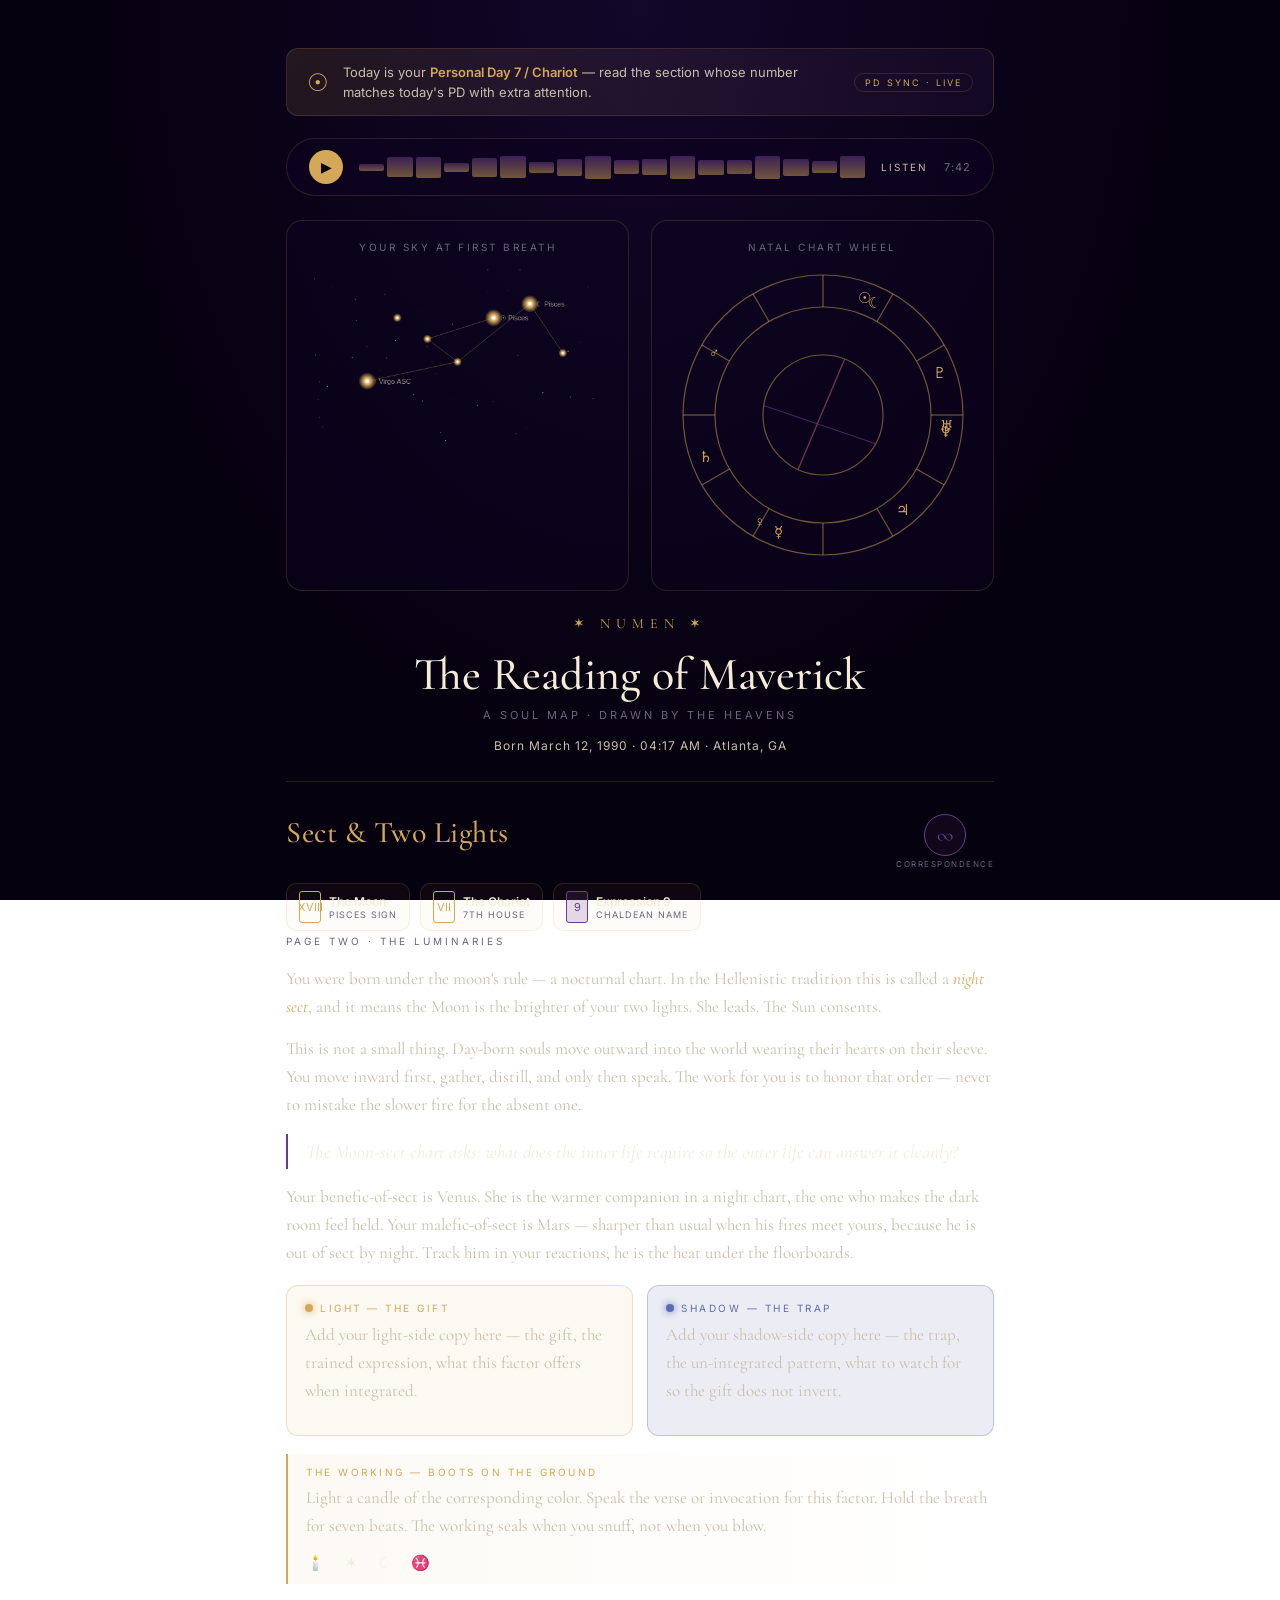
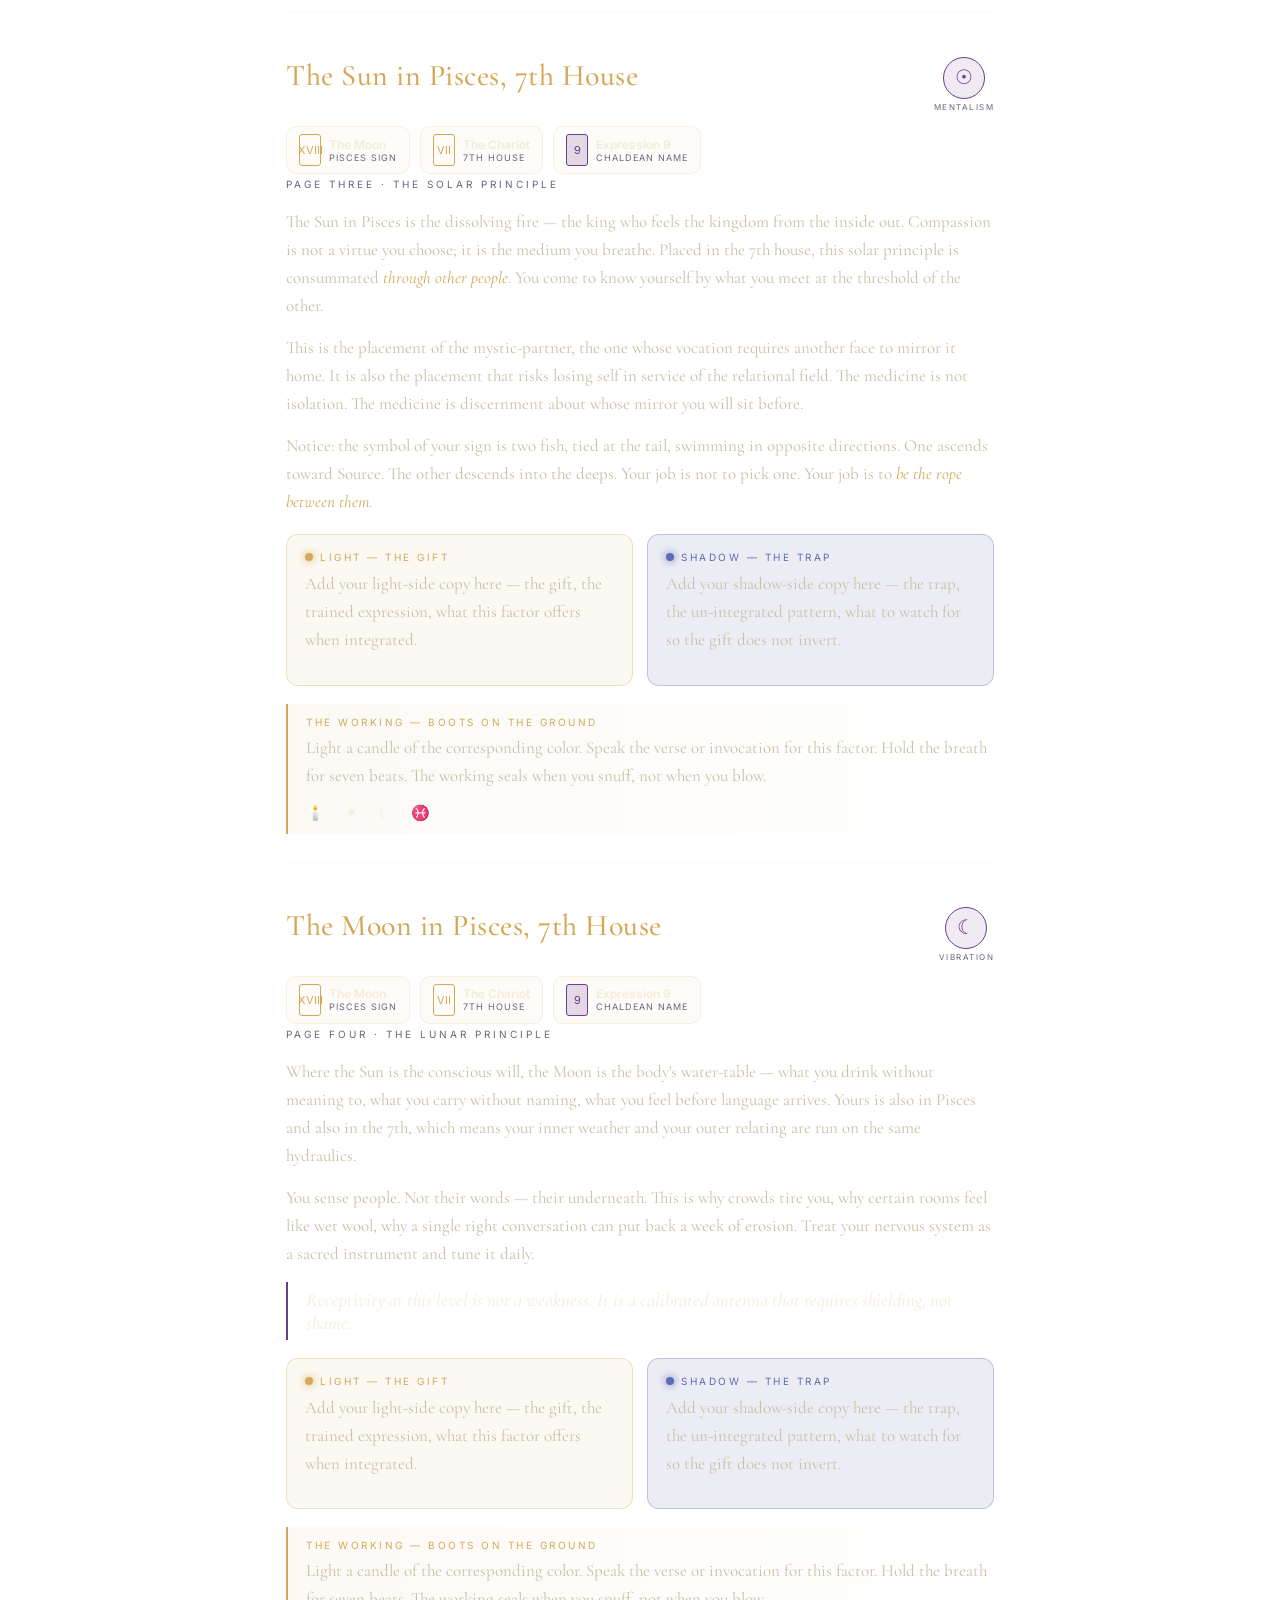
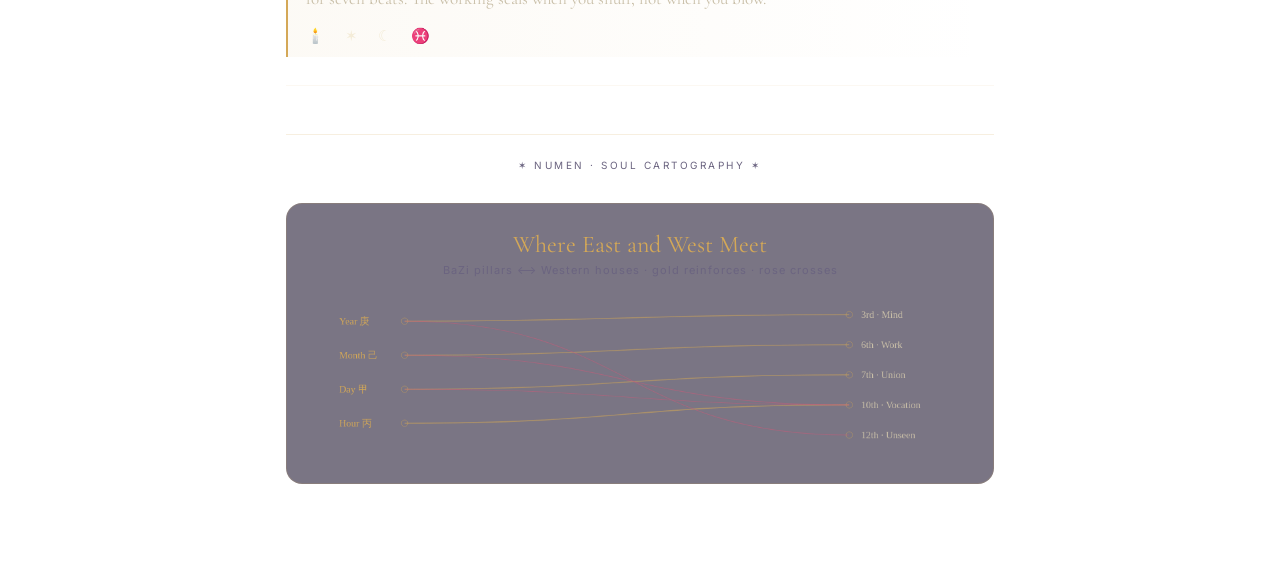
==== reading-enhancements/demo.html @ b11fd7d7 "Add Numen reading additive enhancements drop-in module Three-file framework-agnostic overlay that la" ====
<!doctype html>
<html lang="en">
<head>
<meta charset="utf-8">
<title>Numen Reading — Enhancements Preview</title>
<link rel="preconnect" href="https://fonts.googleapis.com">
<link rel="preconnect" href="https://fonts.gstatic.com" crossorigin>
<link href="https://fonts.googleapis.com/css2?family=Cormorant+Garamond:wght@400;500;600;700&family=Inter:wght@300;400;500;600&display=swap" rel="stylesheet">
<link rel="stylesheet" href="numen-enhancements.css">

<style>
/* ============================================================
   FAITHFUL REPLICA of the existing Numen reading page styling.
   This is the "before" state — everything below mimics what
   numenist.com already renders. The .nx- enhancements layer
   on TOP of this without removing or rewriting any of it.
   ============================================================ */
:root{
  --bg:#06010f; --bg-2:#0d0420; --ink:#f4ecd8; --ink-soft:#c9bfa8;
  --ink-faint:#6b6480; --gold:#d4a857; --plum:#6a3d8e; --rose:#c75d7a;
  --line:rgba(212,168,87,0.18);
  --serif:"Cormorant Garamond",Georgia,serif;
  --sans:"Inter",-apple-system,system-ui,sans-serif;
}
*{box-sizing:border-box}
html,body{margin:0;padding:0;background:radial-gradient(ellipse at top,#13072a 0%,#06010f 60%) fixed; color:var(--ink); font-family:var(--serif);}
.reading-page{max-width:780px; margin:0 auto; padding:48px 36px 80px;}

/* page header — masthead */
.nx-masthead{ text-align:center; padding:0 0 28px; border-bottom:1px solid var(--line); margin-bottom:32px;}
.nx-masthead .crest{ font-family:var(--serif); font-size:14px; letter-spacing:6px; color:var(--gold); text-transform:uppercase;}
.nx-masthead h1{ font-family:var(--serif); font-weight:500; font-size:46px; color:var(--ink); margin:14px 0 6px;}
.nx-masthead .sub{ font-family:var(--sans); font-size:11px; letter-spacing:3px; color:var(--ink-faint); text-transform:uppercase;}
.nx-masthead .meta{ font-family:var(--sans); font-size:12px; color:var(--ink-soft); margin-top:16px; letter-spacing:1px;}

/* per-section block — REPRESENTS EXISTING MARKUP */
.reading-section{
  margin:0 0 44px;
  padding:0 0 28px;
  border-bottom:1px solid rgba(212,168,87,0.08);
}
.reading-section h2{
  font-family:var(--serif); font-weight:500; font-size:30px;
  color:var(--gold); margin:0 0 4px; letter-spacing:0.5px;
}
.reading-section .kicker{
  font-family:var(--sans); font-size:10px; letter-spacing:3px;
  color:var(--ink-faint); text-transform:uppercase; margin:0 0 18px;
}
.reading-section p{
  font-family:var(--serif); font-size:17px; line-height:1.65;
  color:var(--ink-soft); margin:0 0 14px;
}
.reading-section p .em{ color:var(--gold); font-style:italic;}
.reading-section .pullquote{
  font-family:var(--serif); font-size:19px; font-style:italic;
  color:var(--ink); border-left:2px solid var(--plum);
  padding:6px 0 6px 18px; margin:14px 0;
}

/* footer */
.nx-footer{ text-align:center; font-family:var(--sans); font-size:10px;
  letter-spacing:2.5px; text-transform:uppercase; color:var(--ink-faint);
  margin-top:48px; padding-top:24px; border-top:1px solid var(--line);}
</style>
</head>
<body>

<div class="reading-page">

  <!-- existing masthead — untouched -->
  <header class="nx-masthead">
    <div class="crest">✶ NUMEN ✶</div>
    <h1>The Reading of Maverick</h1>
    <div class="sub">a soul map · drawn by the heavens</div>
    <div class="meta">Born March 12, 1990 · 04:17 AM · Atlanta, GA</div>
  </header>

  <!-- SECTION 1: Sect & Two Lights — represents existing section 1 -->
  <section class="reading-section">
    <h2>Sect &amp; Two Lights</h2>
    <div class="kicker">PAGE TWO · THE LUMINARIES</div>
    <p>You were born under the moon's rule — a nocturnal chart. In the Hellenistic tradition this is called a <span class="em">night sect</span>, and it means the Moon is the brighter of your two lights. She leads. The Sun consents.</p>
    <p>This is not a small thing. Day-born souls move outward into the world wearing their hearts on their sleeve. You move inward first, gather, distill, and only then speak. The work for you is to honor that order — never to mistake the slower fire for the absent one.</p>
    <div class="pullquote">The Moon-sect chart asks: what does the inner life require so the outer life can answer it cleanly?</div>
    <p>Your benefic-of-sect is Venus. She is the warmer companion in a night chart, the one who makes the dark room feel held. Your malefic-of-sect is Mars — sharper than usual when his fires meet yours, because he is out of sect by night. Track him in your reactions; he is the heat under the floorboards.</p>
  </section>

  <!-- SECTION 2: Sun in Pisces 7th House -->
  <section class="reading-section">
    <h2>The Sun in Pisces, 7th House</h2>
    <div class="kicker">PAGE THREE · THE SOLAR PRINCIPLE</div>
    <p>The Sun in Pisces is the dissolving fire — the king who feels the kingdom from the inside out. Compassion is not a virtue you choose; it is the medium you breathe. Placed in the 7th house, this solar principle is consummated <span class="em">through other people</span>. You come to know yourself by what you meet at the threshold of the other.</p>
    <p>This is the placement of the mystic-partner, the one whose vocation requires another face to mirror it home. It is also the placement that risks losing self in service of the relational field. The medicine is not isolation. The medicine is discernment about whose mirror you will sit before.</p>
    <p>Notice: the symbol of your sign is two fish, tied at the tail, swimming in opposite directions. One ascends toward Source. The other descends into the deeps. Your job is not to pick one. Your job is to <span class="em">be the rope between them</span>.</p>
  </section>

  <!-- SECTION 3: Moon in Pisces 7th -->
  <section class="reading-section">
    <h2>The Moon in Pisces, 7th House</h2>
    <div class="kicker">PAGE FOUR · THE LUNAR PRINCIPLE</div>
    <p>Where the Sun is the conscious will, the Moon is the body's water-table — what you drink without meaning to, what you carry without naming, what you feel before language arrives. Yours is also in Pisces and also in the 7th, which means your inner weather and your outer relating are run on the same hydraulics.</p>
    <p>You sense people. Not their words — their underneath. This is why crowds tire you, why certain rooms feel like wet wool, why a single right conversation can put back a week of erosion. Treat your nervous system as a sacred instrument and tune it daily.</p>
    <div class="pullquote">Receptivity at this level is not a weakness. It is a calibrated antenna that requires shielding, not shame.</div>
  </section>

  <!-- footer — represents existing footer -->
  <div class="nx-footer">✶ Numen · Soul Cartography ✶</div>
</div>

<script src="numen-enhancements.js"></script>
<script>
  // Initialize the additive overlay.
  // Selectors target the demo markup above, but in production the engine
  // configures these to match the real Numen reading-page markup.
  NumenEnhancements.init({
    sectionContainer: '.reading-section',
    sectionTitle:     'h2',
    sectionBody:      '.reading-section p',
    pageContainer:    '.reading-page',
    pageNumber:       2,
    user: {
      name: 'Maverick',
      dob:  '1990-03-12',
      lifePath: 11,
      expression: 9
    },
    chart: {
      sun:  { sign:'Pisces', deg:24.87, house:7 },
      moon: { sign:'Pisces', deg:20.12, house:7 },
      asc:  { sign:'Virgo',  deg:18.45 }
    }
  });
</script>

</body>
</html>
---- reading-enhancements/numen-enhancements.css ----
/* ============================================================
   NUMEN READING ENHANCEMENTS — additive-only overlay
   v0.1 · drop-in stylesheet
   Loads alongside your existing reading page; nothing in here
   modifies existing markup or text. All selectors begin with
   .nx- so there are zero collisions with existing CSS.
   ============================================================ */

:root {
  --nx-bg:#06010f;
  --nx-bg-2:#0d0420;
  --nx-ink:#f4ecd8;
  --nx-ink-soft:#c9bfa8;
  --nx-ink-faint:#6b6480;
  --nx-gold:#d4a857;
  --nx-plum:#6a3d8e;
  --nx-rose:#c75d7a;
  --nx-line:rgba(212,168,87,0.16);
  --nx-light:#d4a857;
  --nx-light-bg:rgba(212,168,87,0.07);
  --nx-shadow:#5b6bb5;
  --nx-shadow-bg:rgba(70,80,150,0.10);
  --nx-serif:"Cormorant Garamond","EB Garamond",Georgia,serif;
  --nx-sans:"Inter",-apple-system,system-ui,sans-serif;
}

/* ----------- #6 Personal Day banner ----------- */
.nx-pd-banner {
  display:flex; align-items:center; gap:14px;
  background:linear-gradient(90deg,rgba(212,168,87,.12),rgba(106,61,142,.10));
  border:1px solid var(--nx-line); border-radius:12px;
  padding:13px 20px; margin:0 0 22px;
  font-family:var(--nx-sans);
}
.nx-pd-banner .nx-pd-glyph { font-size:24px; color:var(--nx-gold); }
.nx-pd-banner .nx-pd-text { font-size:13px; color:var(--nx-ink-soft); line-height:1.55; }
.nx-pd-banner .nx-pd-text b { color:var(--nx-gold); font-weight:600; }
.nx-pd-banner .nx-pd-tag {
  font-size:9px; color:var(--nx-gold); border:1px solid var(--nx-line);
  border-radius:20px; padding:3px 10px; margin-left:auto;
  letter-spacing:2px; text-transform:uppercase; white-space:nowrap;
}

/* ----------- #8 Audio bar ----------- */
.nx-audio {
  display:flex; align-items:center; gap:16px;
  background:rgba(13,4,32,.7); border:1px solid var(--nx-line);
  border-radius:40px; padding:11px 22px; margin:0 0 24px;
  font-family:var(--nx-sans);
}
.nx-audio .nx-play {
  width:34px; height:34px; border-radius:50%;
  background:var(--nx-gold); color:var(--nx-bg);
  display:flex; align-items:center; justify-content:center;
  font-size:14px; cursor:pointer; flex:0 0 auto; border:none;
}
.nx-audio .nx-wave { flex:1; height:24px; display:flex; align-items:center; gap:3px; }
.nx-audio .nx-wave span {
  flex:1; background:linear-gradient(var(--nx-plum),var(--nx-gold));
  border-radius:2px; opacity:.5;
}
.nx-audio .nx-lbl {
  font-size:10px; letter-spacing:2px; text-transform:uppercase;
  color:var(--nx-ink-soft);
}
.nx-audio .nx-time { font-size:11px; color:var(--nx-ink-faint); letter-spacing:1px; }

/* ----------- #4 & #7 Duo panel (constellation + chart wheel) ----------- */
.nx-duo {
  display:grid; grid-template-columns:1fr 1fr; gap:22px; margin:0 0 24px;
}
@media (max-width:760px){ .nx-duo { grid-template-columns:1fr; } }
.nx-panel {
  background:rgba(13,4,32,.55); border:1px solid var(--nx-line);
  border-radius:16px; padding:20px; text-align:center;
}
.nx-panel .nx-panel-title {
  font-family:var(--nx-sans); font-size:10px; letter-spacing:2.5px;
  text-transform:uppercase; color:var(--nx-ink-faint); margin-bottom:12px;
}

/* ----------- #2 Hermetic principle badge ----------- */
.nx-herm-badge {
  display:inline-flex; flex-direction:column; align-items:center; gap:3px;
  margin-left:auto;
}
.nx-herm-badge .nx-herm-ring {
  width:42px; height:42px; border-radius:50%;
  border:1px solid var(--nx-plum); background:rgba(106,61,142,.10);
  color:var(--nx-plum); font-size:20px;
  display:flex; align-items:center; justify-content:center;
}
.nx-herm-badge .nx-herm-lbl {
  font-family:var(--nx-sans); font-size:8px; letter-spacing:1.5px;
  text-transform:uppercase; color:var(--nx-ink-faint);
}
.nx-section-row {
  display:flex; align-items:flex-start; gap:14px;
  margin:0 0 8px;
}

/* ----------- #3 & #9 Tarot + Numerology chips ----------- */
.nx-chips {
  display:flex; gap:10px; flex-wrap:wrap; margin:14px 0 4px;
}
.nx-chip {
  display:flex; align-items:center; gap:8px;
  border:1px solid var(--nx-line); border-radius:10px;
  padding:7px 12px; background:rgba(212,168,87,.04);
  font-family:var(--nx-sans);
}
.nx-chip .nx-chip-glyph {
  width:22px; height:32px; border:1px solid var(--nx-gold);
  border-radius:3px; color:var(--nx-gold); font-size:11px;
  display:flex; align-items:center; justify-content:center;
}
.nx-chip .nx-chip-meta { line-height:1.25; }
.nx-chip .nx-chip-v { font-size:12px; color:var(--nx-ink); font-weight:600; }
.nx-chip .nx-chip-k {
  font-size:9px; color:var(--nx-ink-faint);
  letter-spacing:1px; text-transform:uppercase;
}
.nx-chip-num .nx-chip-glyph {
  background:rgba(106,61,142,.18); border-color:var(--nx-plum); color:var(--nx-plum);
}

/* ----------- #1 Light / Shadow polarity ----------- */
.nx-polarity {
  display:grid; grid-template-columns:1fr 1fr; gap:14px; margin:18px 0 0;
}
@media (max-width:760px){ .nx-polarity { grid-template-columns:1fr; } }
.nx-pol {
  border-radius:12px; padding:16px 18px; font-family:var(--nx-serif);
}
.nx-pol.nx-pol-light {
  background:var(--nx-light-bg); border:1px solid rgba(212,168,87,.32);
}
.nx-pol.nx-pol-shadow {
  background:var(--nx-shadow-bg); border:1px solid rgba(91,107,181,.32);
}
.nx-pol .nx-pol-h {
  font-family:var(--nx-sans); font-size:10px; letter-spacing:2.5px;
  text-transform:uppercase; margin-bottom:7px;
  display:flex; align-items:center; gap:7px;
}
.nx-pol-light .nx-pol-h { color:var(--nx-gold); }
.nx-pol-shadow .nx-pol-h { color:var(--nx-shadow); }
.nx-pol-h .nx-dot { width:8px; height:8px; border-radius:50%; }
.nx-pol-light .nx-pol-h .nx-dot {
  background:var(--nx-gold); box-shadow:0 0 8px var(--nx-gold);
}
.nx-pol-shadow .nx-pol-h .nx-dot {
  background:var(--nx-shadow); box-shadow:0 0 8px var(--nx-shadow);
}
.nx-pol p { font-size:15.5px; line-height:1.55; color:var(--nx-ink-soft); }

/* ----------- #5 Working recommendation ----------- */
.nx-working {
  margin-top:18px; padding:12px 0 12px 18px;
  border-left:2px solid var(--nx-gold);
  background:linear-gradient(90deg,rgba(212,168,87,.06),transparent);
}
.nx-working .nx-working-h {
  font-family:var(--nx-sans); font-size:10px; letter-spacing:2.5px;
  text-transform:uppercase; color:var(--nx-gold); margin-bottom:6px;
}
.nx-working p {
  font-family:var(--nx-serif); font-size:16px; line-height:1.55; color:var(--nx-ink-soft);
}
.nx-working .nx-glyphs { margin-top:8px; font-size:15px; letter-spacing:8px; }

/* ----------- #10 Resonance map ----------- */
.nx-resonance {
  background:rgba(13,4,32,.55); border:1px solid var(--nx-line);
  border-radius:16px; padding:26px; margin:32px 0 0;
}
.nx-resonance .nx-reso-title {
  font-family:var(--nx-serif); font-size:24px; color:var(--nx-gold);
  margin-bottom:4px; text-align:center;
}
.nx-resonance .nx-reso-sub {
  font-family:var(--nx-sans); font-size:11px; color:var(--nx-ink-faint);
  text-align:center; margin-bottom:18px; letter-spacing:1px;
}

/* helper: scope to enhanced container so we never accidentally touch existing styles */
.nx-host { font-family:var(--nx-serif); }
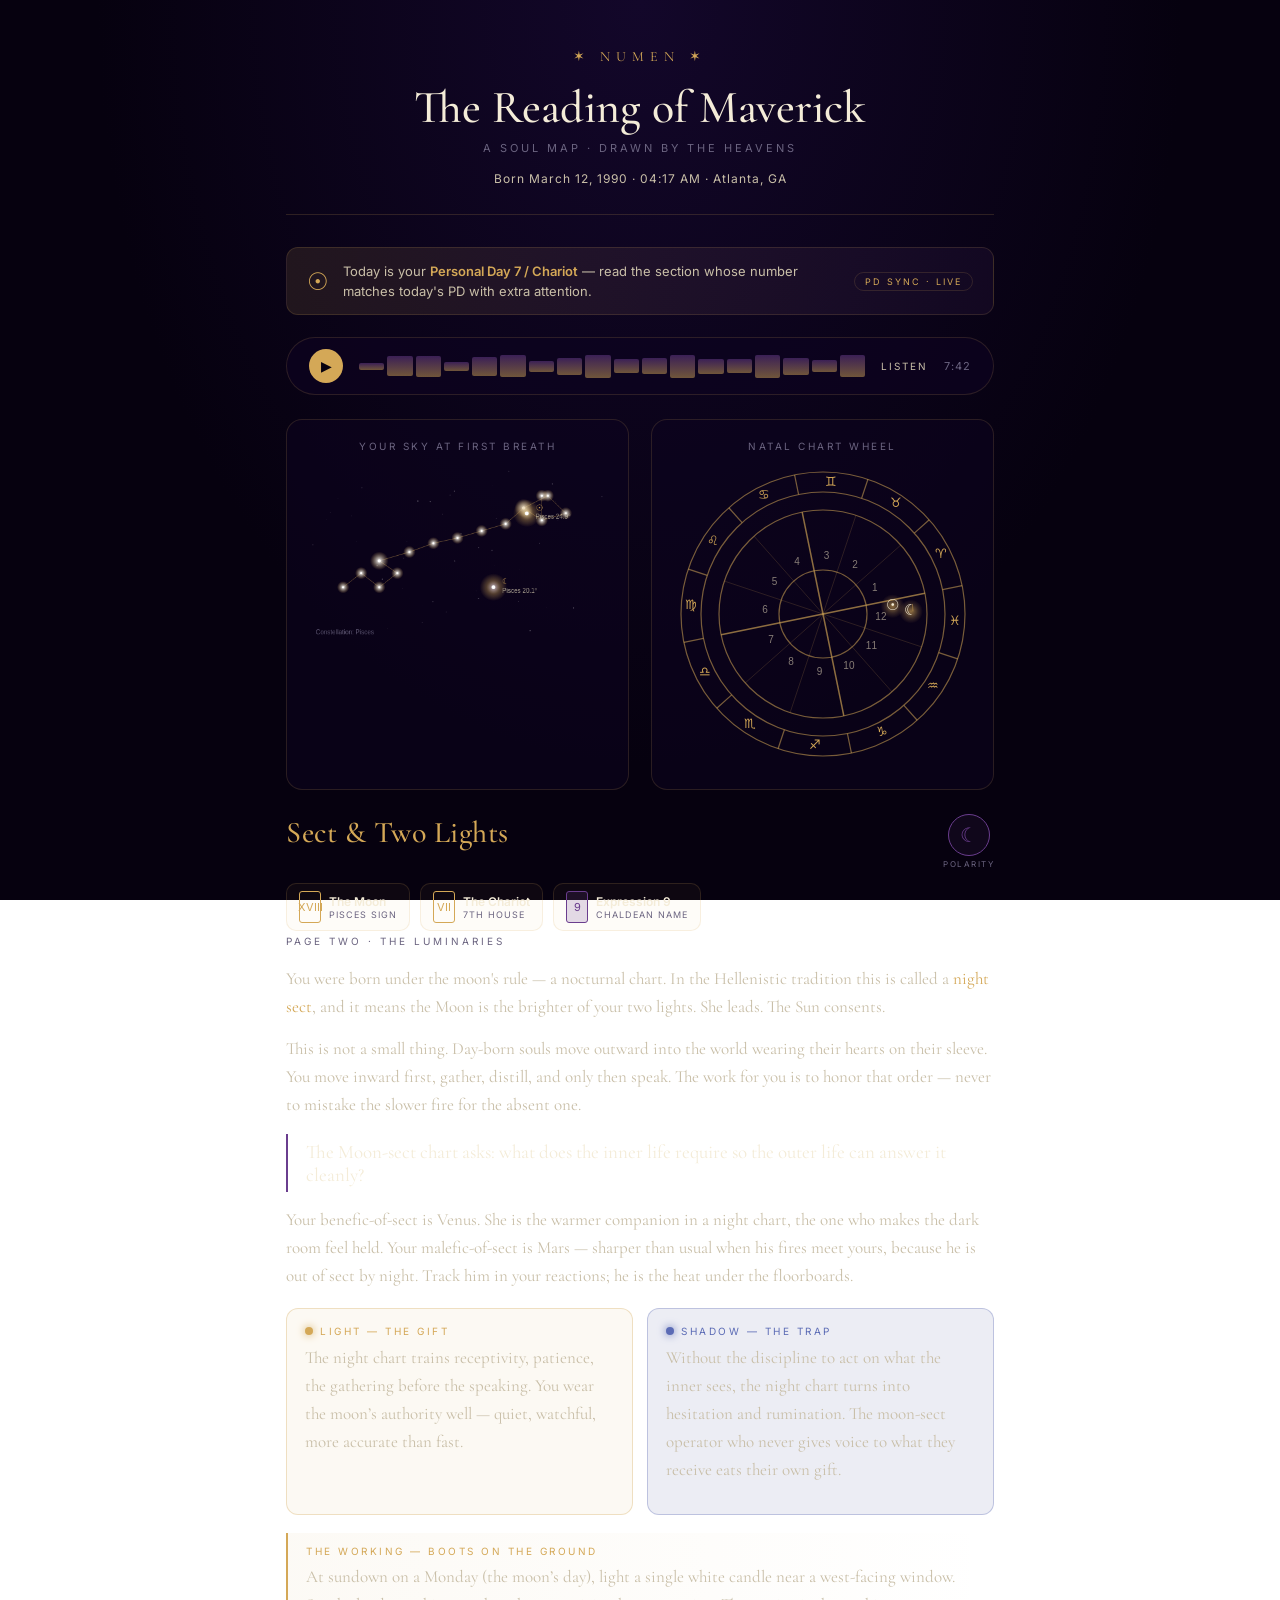
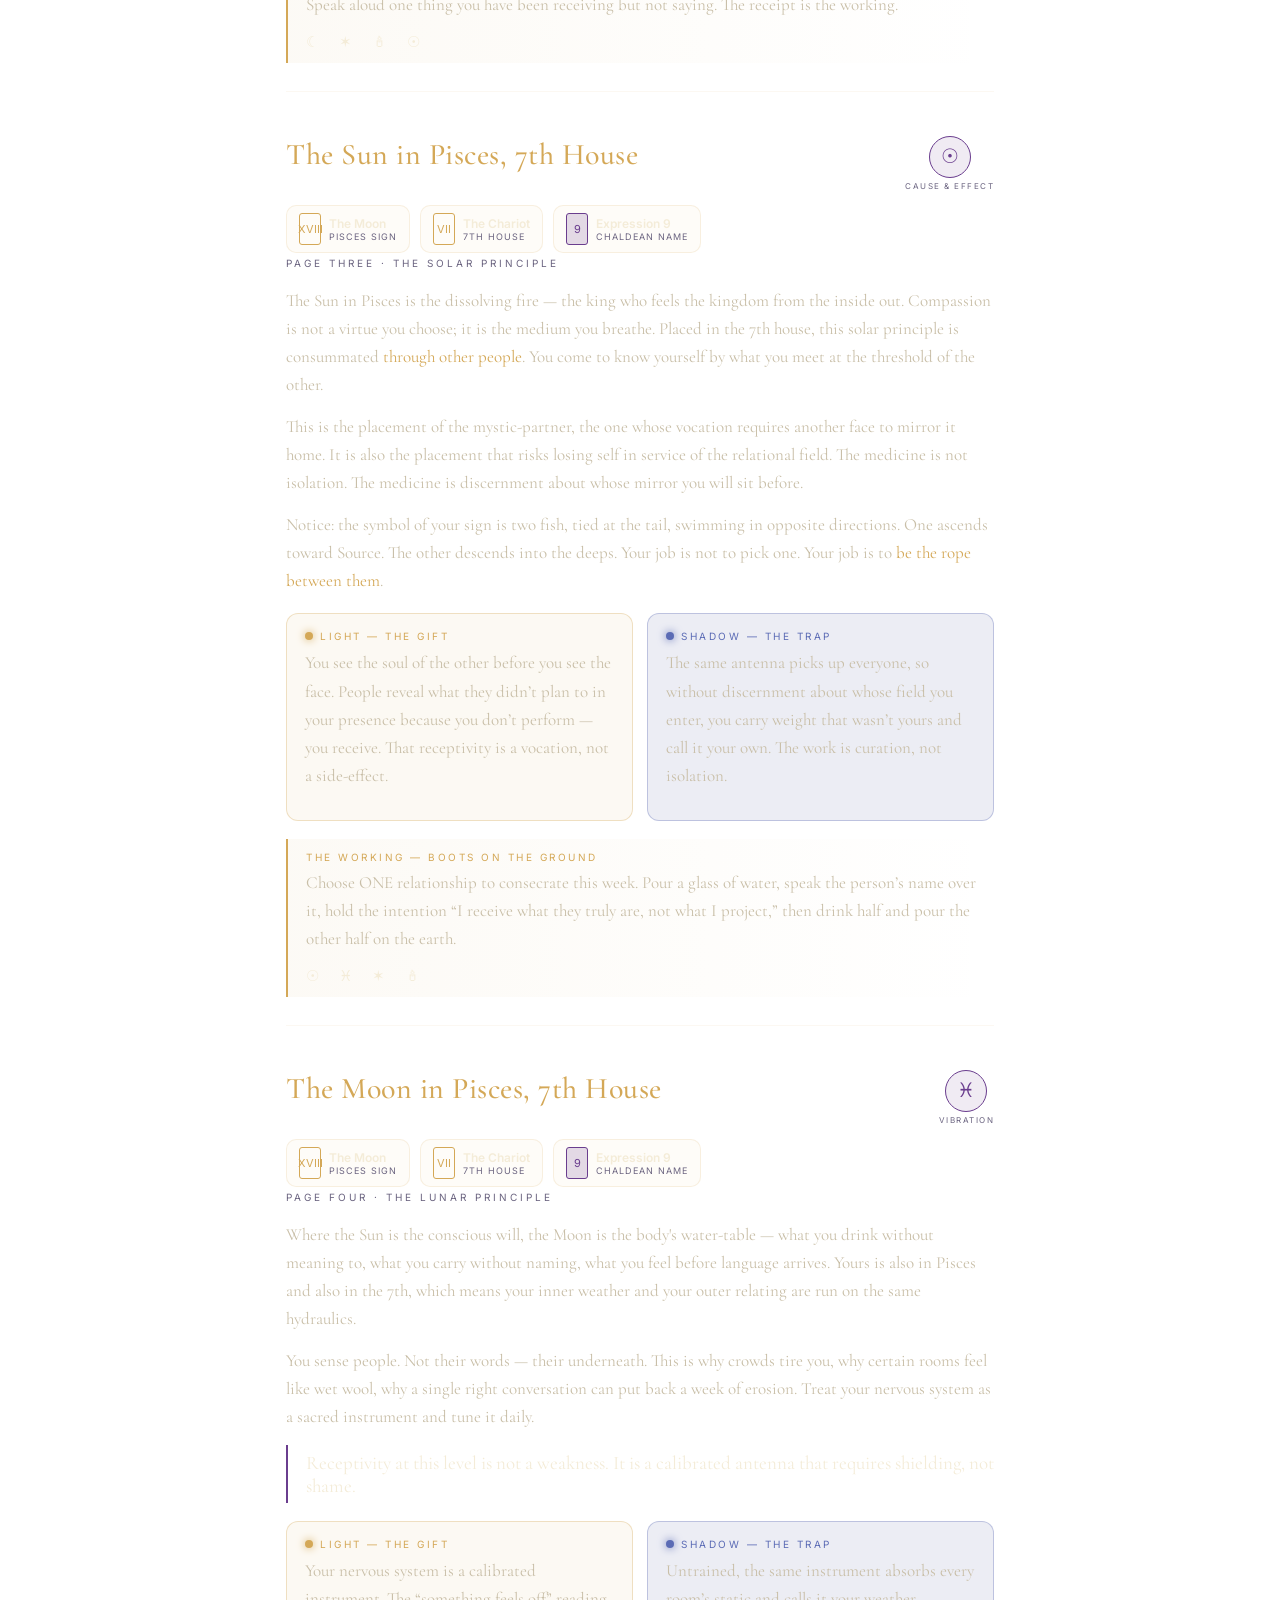
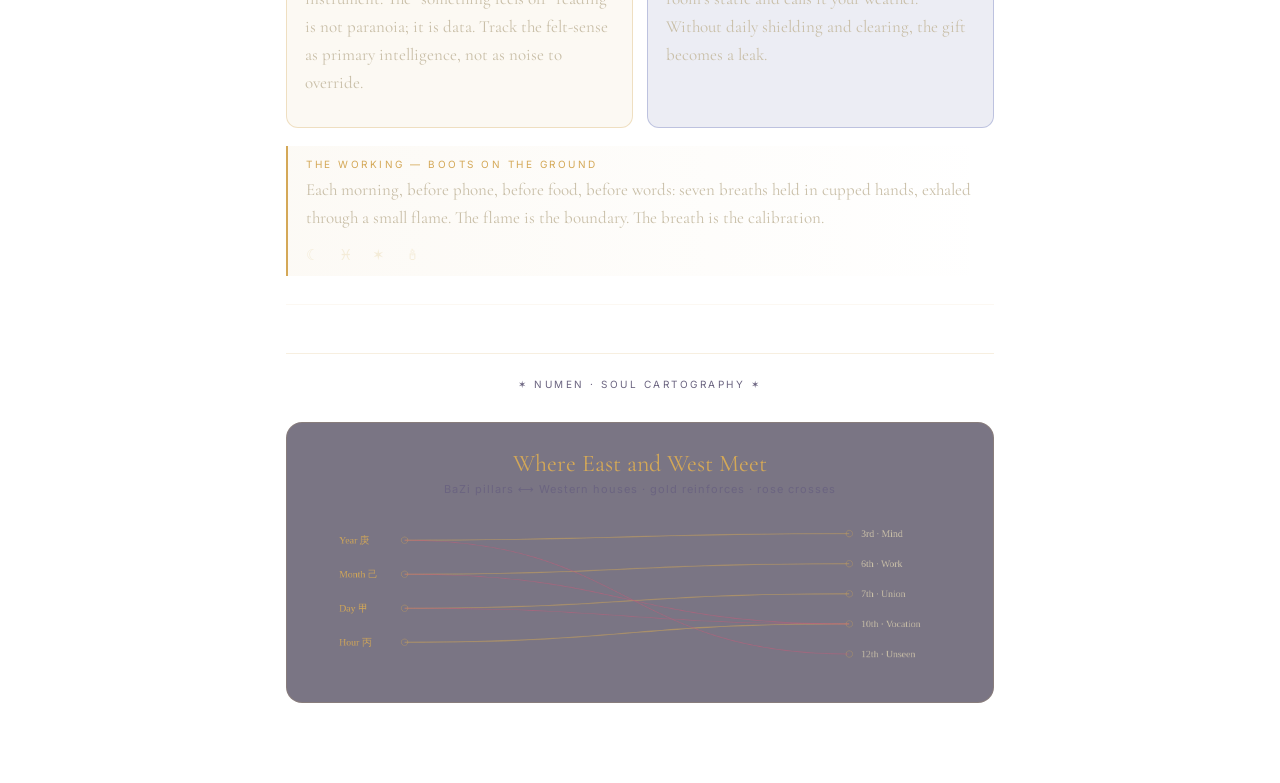
==== commit 3dc2f534: "Polish drop-in module to v0.2: real wheel, real constellation, per-section API Six step-by-step refi" ====
--- a/reading-enhancements/demo.html
+++ b/reading-enhancements/demo.html
@@ -3,9 +3,7 @@
 <head>
 <meta charset="utf-8">
 <title>Numen Reading — Enhancements Preview</title>
-<link rel="preconnect" href="https://fonts.googleapis.com">
-<link rel="preconnect" href="https://fonts.gstatic.com" crossorigin>
-<link href="https://fonts.googleapis.com/css2?family=Cormorant+Garamond:wght@400;500;600;700&family=Inter:wght@300;400;500;600&display=swap" rel="stylesheet">
+<link rel="stylesheet" href="fonts/fonts.css">
 <link rel="stylesheet" href="numen-enhancements.css">
 
 <style>
@@ -118,18 +116,46 @@
     sectionTitle:     'h2',
     sectionBody:      '.reading-section p',
     pageContainer:    '.reading-page',
+    mountTopAfter:    '.nx-masthead',  // chrome lands after the masthead, not above it
     pageNumber:       2,
-    user: {
-      name: 'Maverick',
-      dob:  '1990-03-12',
-      lifePath: 11,
-      expression: 9
-    },
+    user:  { name:'Maverick', dob:'1990-03-12', lifePath:11, expression:9 },
     chart: {
       sun:  { sign:'Pisces', deg:24.87, house:7 },
       moon: { sign:'Pisces', deg:20.12, house:7 },
       asc:  { sign:'Virgo',  deg:18.45 }
-    }
+    },
+    // Per-section copy — the engine plugs the real per-section material here.
+    // This is how production turns the scaffold into a real reading without
+    // touching any module code.
+    sections: [
+      {
+        hermetic: { glyph:'☾︎', name:'Polarity' },
+        light:  'The night chart trains receptivity, patience, the gathering before the speaking. You wear the moon’s authority well — quiet, watchful, more accurate than fast.',
+        shadow: 'Without the discipline to act on what the inner sees, the night chart turns into hesitation and rumination. The moon-sect operator who never gives voice to what they receive eats their own gift.',
+        working: {
+          text:   'At sundown on a Monday (the moon’s day), light a single white candle near a west-facing window. Speak aloud one thing you have been receiving but not saying. The receipt is the working.',
+          glyphs: '☾︎ ✶ 🕯︎ ☉︎'
+        }
+      },
+      {
+        hermetic: { glyph:'☉︎', name:'Cause & Effect' },
+        light:  'You see the soul of the other before you see the face. People reveal what they didn’t plan to in your presence because you don’t perform — you receive. That receptivity is a vocation, not a side-effect.',
+        shadow: 'The same antenna picks up everyone, so without discernment about whose field you enter, you carry weight that wasn’t yours and call it your own. The work is curation, not isolation.',
+        working: {
+          text:   'Choose ONE relationship to consecrate this week. Pour a glass of water, speak the person’s name over it, hold the intention “I receive what they truly are, not what I project,” then drink half and pour the other half on the earth.',
+          glyphs: '☉︎ ♓︎ ✶ 🕯︎'
+        }
+      },
+      {
+        hermetic: { glyph:'♓︎', name:'Vibration' },
+        light:  'Your nervous system is a calibrated instrument. The “something feels off” reading is not paranoia; it is data. Track the felt-sense as primary intelligence, not as noise to override.',
+        shadow: 'Untrained, the same instrument absorbs every room’s static and calls it your weather. Without daily shielding and clearing, the gift becomes a leak.',
+        working: {
+          text:   'Each morning, before phone, before food, before words: seven breaths held in cupped hands, exhaled through a small flame. The flame is the boundary. The breath is the calibration.',
+          glyphs: '☾︎ ♓︎ ✶ 🕯︎'
+        }
+      }
+    ]
   });
 </script>
 
--- a/reading-enhancements/fonts/fonts.css
+++ b/reading-enhancements/fonts/fonts.css
@@ -0,0 +1,39 @@
+/* Self-hosted fonts — Cormorant Garamond + Inter (latin subset)
+ *
+ * Sourced from Google Fonts (Cormorant Garamond v21, Inter v20), both
+ * SIL Open Font License 1.1. The files in this folder are the latin
+ * subset variable-font woff2. One file per family carries every weight
+ * declared below.
+ *
+ * If extended-latin, cyrillic, vietnamese, or other glyph ranges are
+ * needed, add the corresponding subset woff2 + @font-face declarations
+ * from the Google Fonts CSS:
+ *   https://fonts.googleapis.com/css2?family=Cormorant+Garamond:wght@400;500;600;700&family=Inter:wght@300;400;500;600&display=swap
+ */
+
+@font-face {
+  font-family: 'Cormorant Garamond';
+  font-style: normal;
+  font-weight: 400 700;
+  font-display: swap;
+  src: url('cormorant-garamond-latin.woff2') format('woff2');
+  unicode-range: U+0000-00FF, U+0131, U+0152-0153, U+02BB-02BC, U+02C6, U+02DA, U+02DC, U+0304, U+0308, U+0329, U+2000-206F, U+20AC, U+2122, U+2191, U+2193, U+2212, U+2215, U+FEFF, U+FFFD;
+}
+
+@font-face {
+  font-family: 'Cormorant Garamond';
+  font-style: italic;
+  font-weight: 400 700;
+  font-display: swap;
+  src: url('cormorant-garamond-latin.woff2') format('woff2');
+  unicode-range: U+0000-00FF, U+0131, U+0152-0153, U+02BB-02BC, U+02C6, U+02DA, U+02DC, U+0304, U+0308, U+0329, U+2000-206F, U+20AC, U+2122, U+2191, U+2193, U+2212, U+2215, U+FEFF, U+FFFD;
+}
+
+@font-face {
+  font-family: 'Inter';
+  font-style: normal;
+  font-weight: 300 600;
+  font-display: swap;
+  src: url('inter-latin.woff2') format('woff2');
+  unicode-range: U+0000-00FF, U+0131, U+0152-0153, U+02BB-02BC, U+02C6, U+02DA, U+02DC, U+0304, U+0308, U+0329, U+2000-206F, U+20AC, U+2122, U+2191, U+2193, U+2212, U+2215, U+FEFF, U+FFFD;
+}
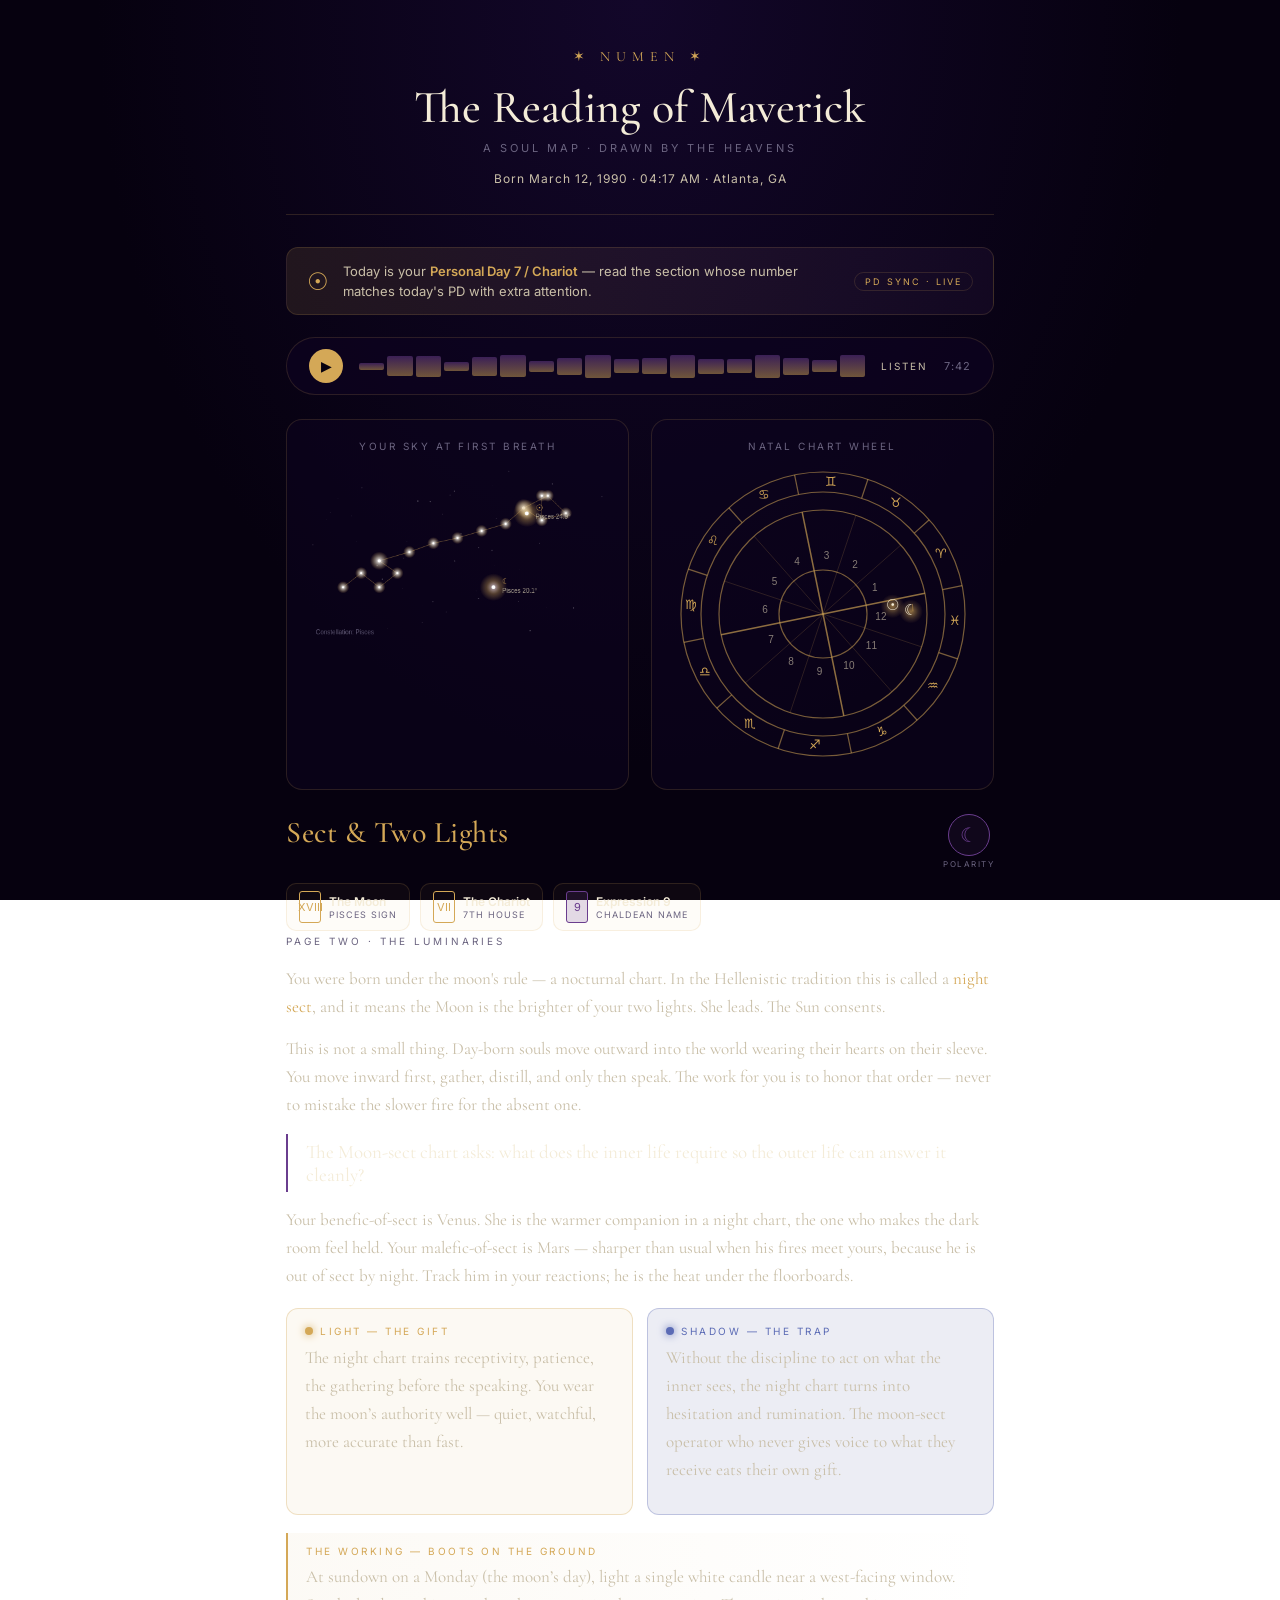
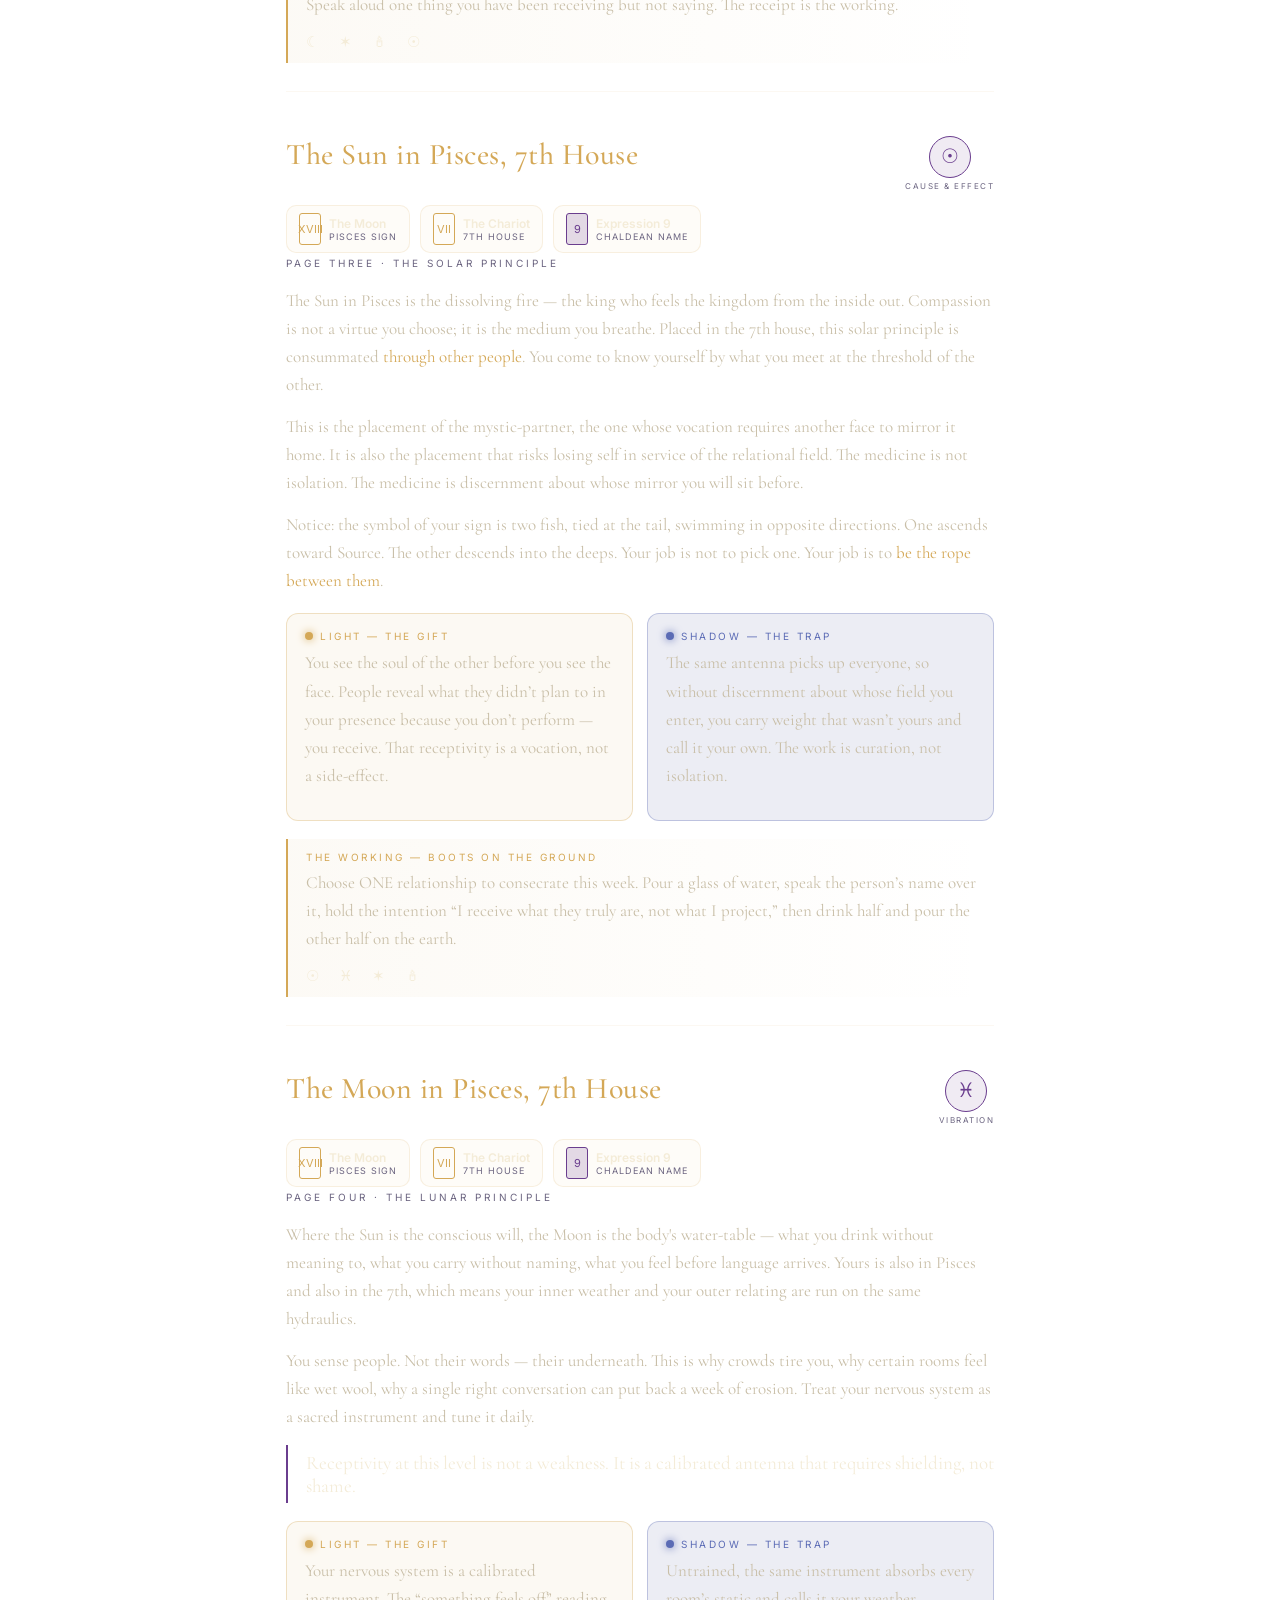
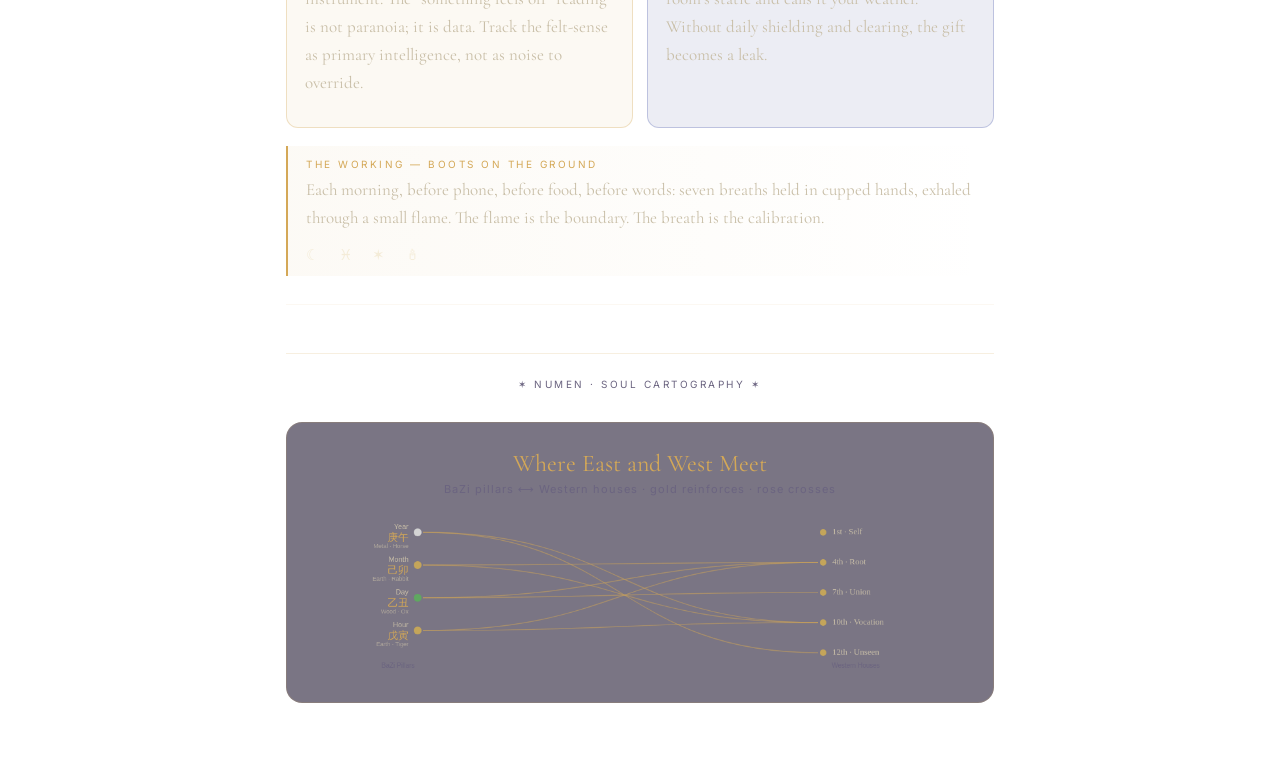
==== commit cc5d26c5: "v0.3: real BaZi Four Pillars calculation wired into the resonance map The last placeholder in the mo" ====
--- a/reading-enhancements/demo.html
+++ b/reading-enhancements/demo.html
@@ -118,7 +118,7 @@
     pageContainer:    '.reading-page',
     mountTopAfter:    '.nx-masthead',  // chrome lands after the masthead, not above it
     pageNumber:       2,
-    user:  { name:'Maverick', dob:'1990-03-12', lifePath:11, expression:9 },
+    user:  { name:'Maverick', dob:'1990-03-12', birthHour:4, lifePath:11, expression:9 },
     chart: {
       sun:  { sign:'Pisces', deg:24.87, house:7 },
       moon: { sign:'Pisces', deg:20.12, house:7 },
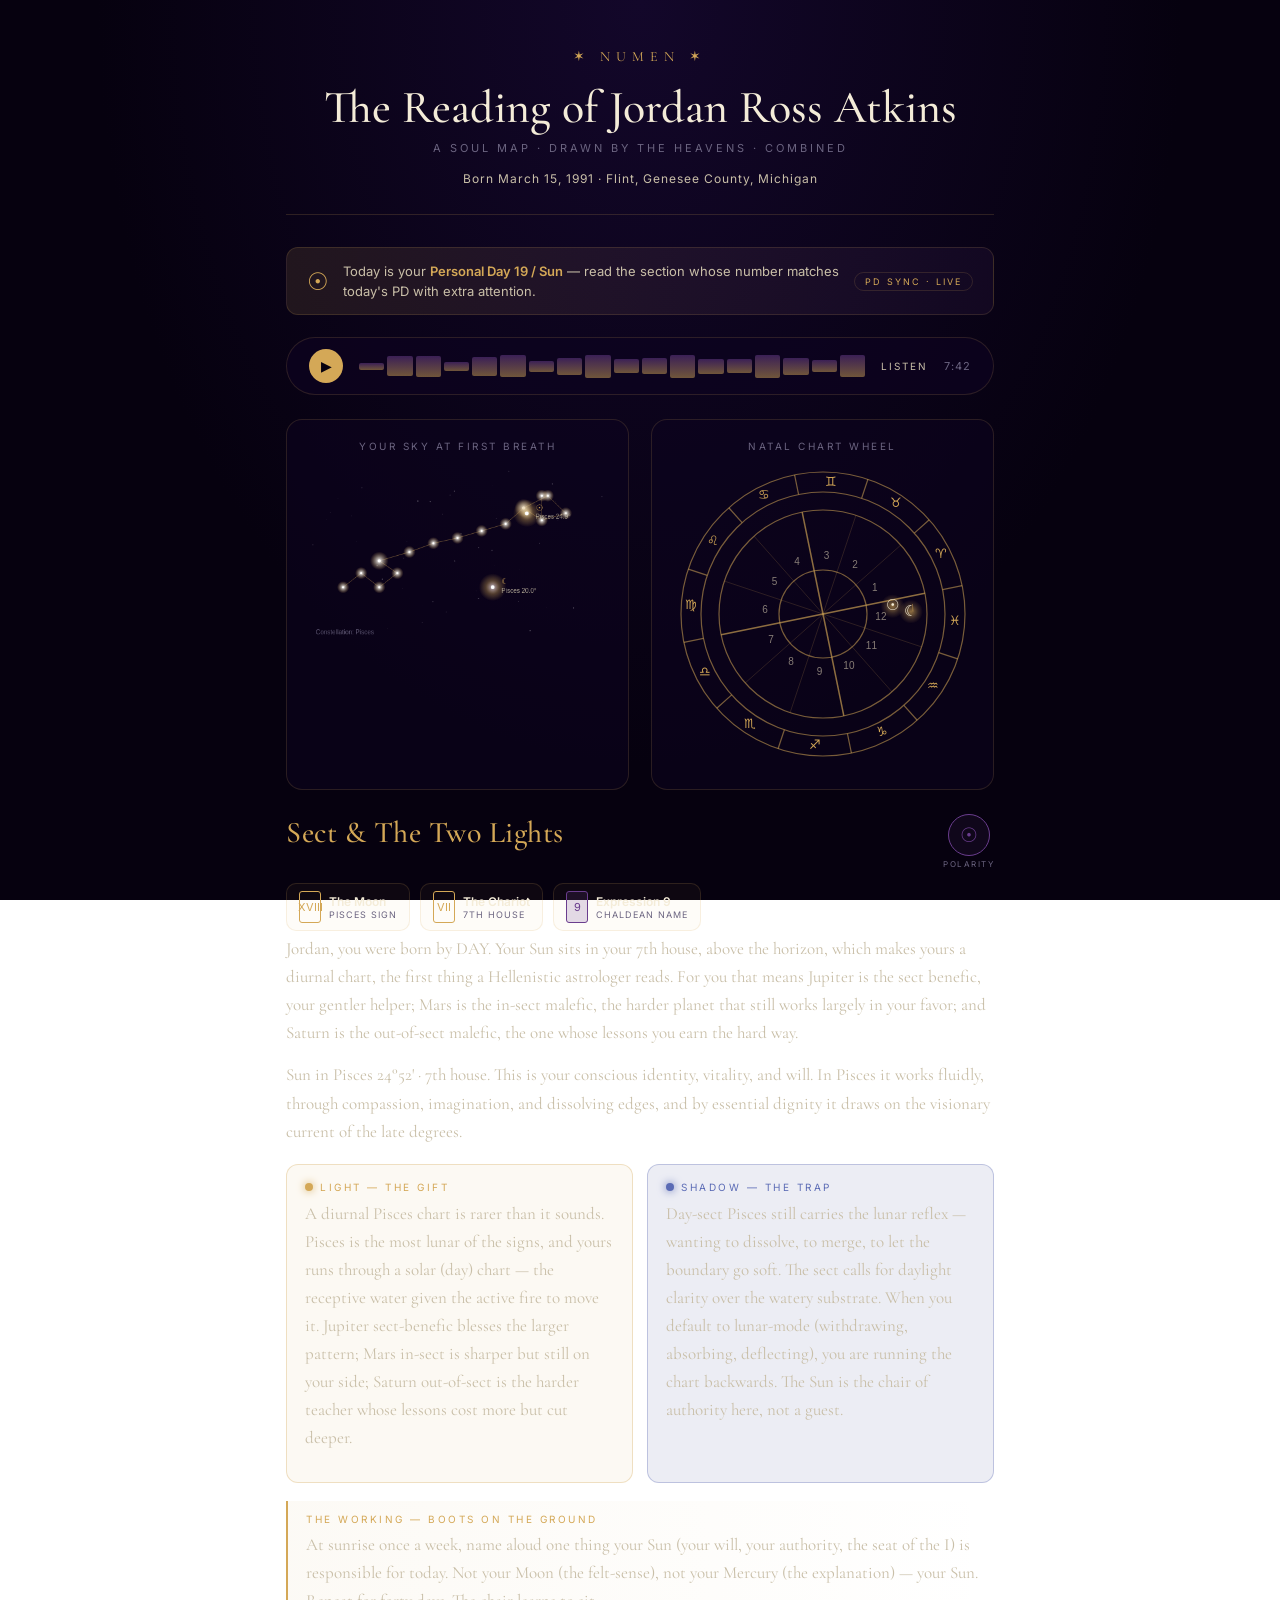
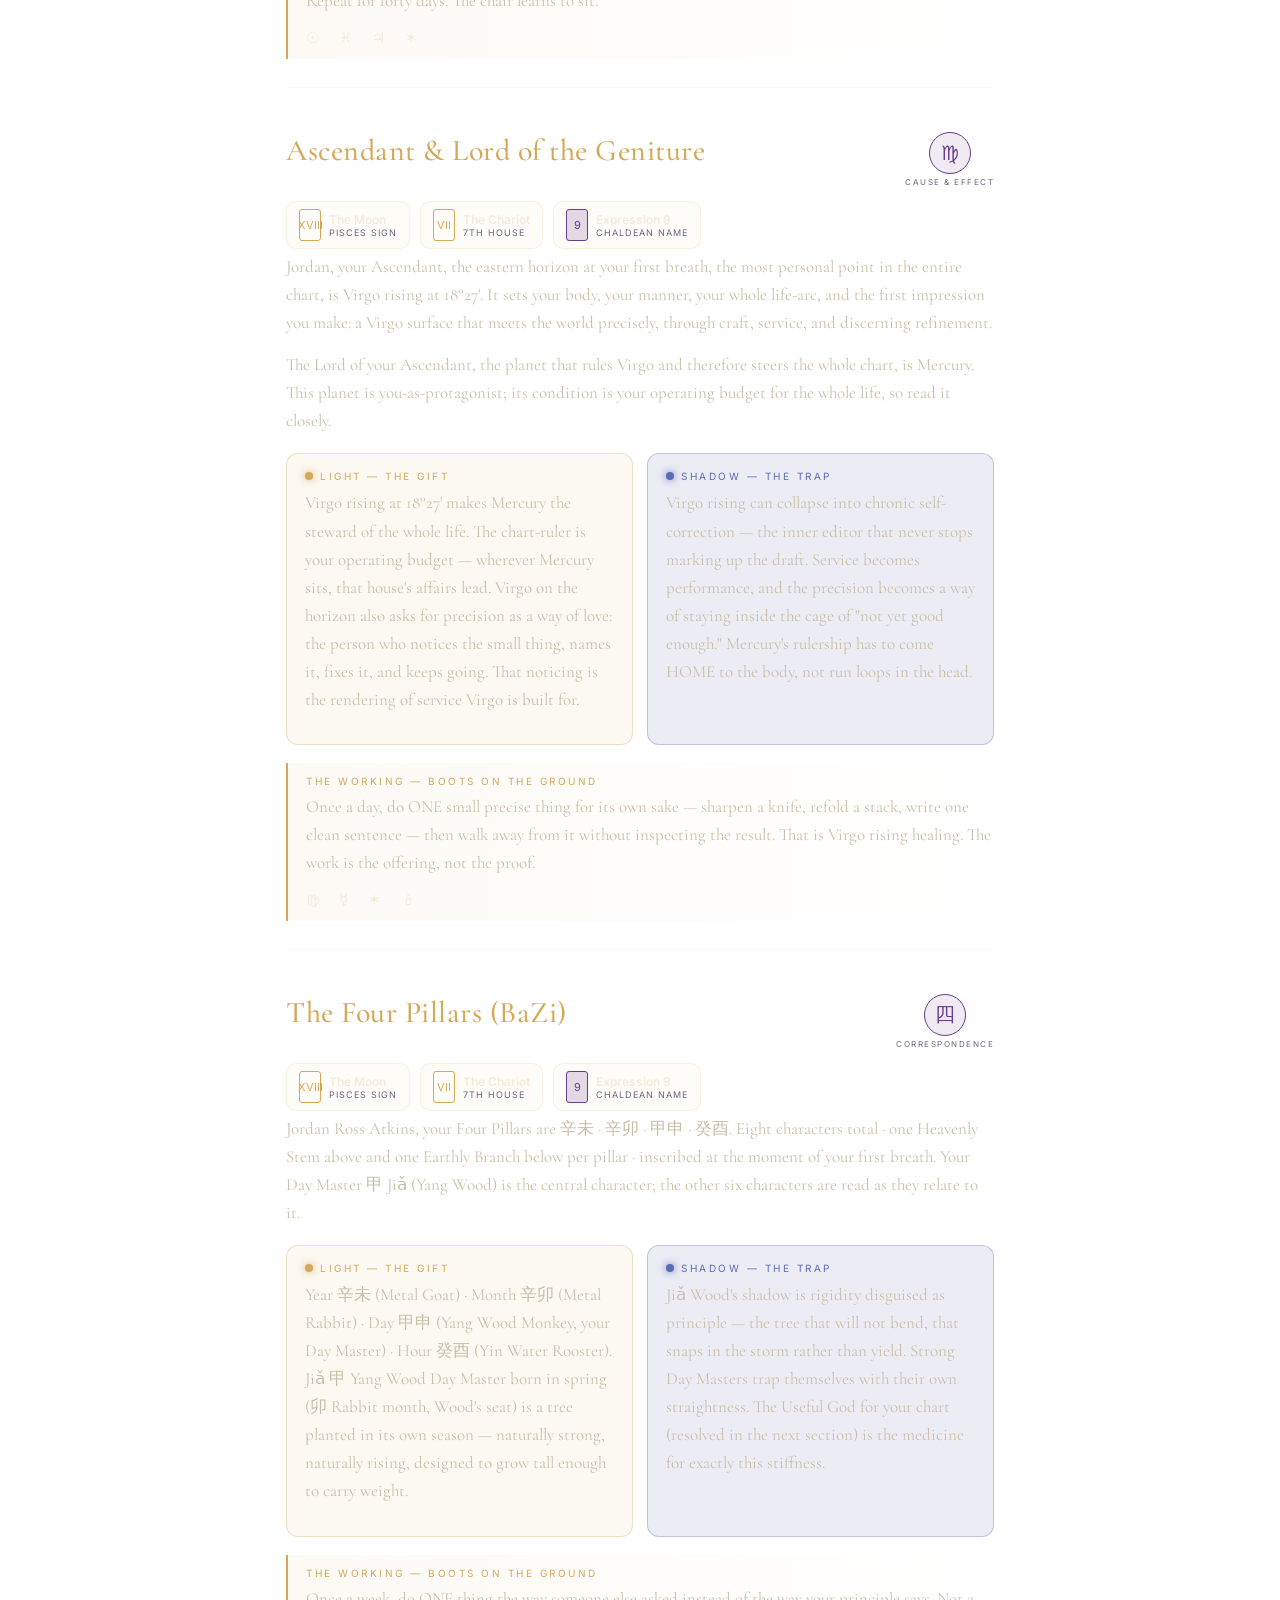
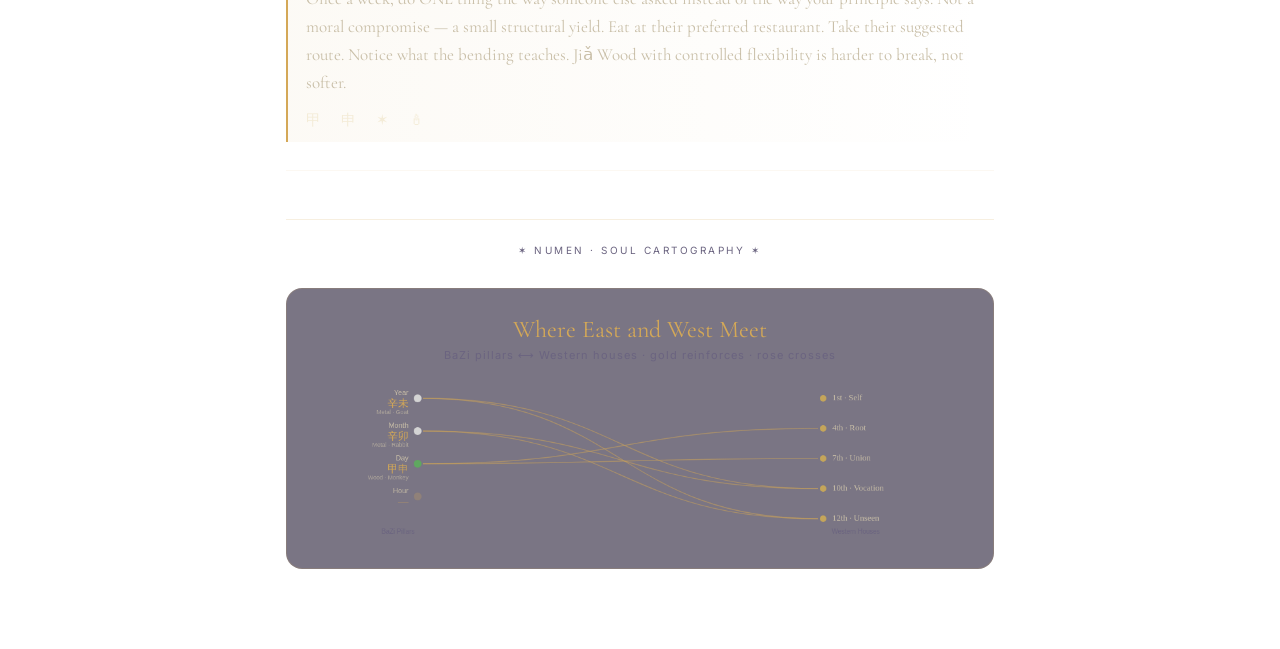
==== commit 9bd9dacd: "v0.4: production schema alignment — real Supabase section IDs, BaZi fix Discovered the live engine's" ====
--- a/reading-enhancements/demo.html
+++ b/reading-enhancements/demo.html
@@ -2,17 +2,15 @@
 <html lang="en">
 <head>
 <meta charset="utf-8">
-<title>Numen Reading — Enhancements Preview</title>
+<title>Numen Reading — Production Integration Preview</title>
 <link rel="stylesheet" href="fonts/fonts.css">
 <link rel="stylesheet" href="numen-enhancements.css">
 
 <style>
-/* ============================================================
-   FAITHFUL REPLICA of the existing Numen reading page styling.
-   This is the "before" state — everything below mimics what
-   numenist.com already renders. The .nx- enhancements layer
-   on TOP of this without removing or rewriting any of it.
-   ============================================================ */
+/* Faithful replica of the live Numen reading page styling.
+   Selectors and structure match the production schema seen in
+   public.astrology_readings_cache.reading_json — each section
+   carries a data-section-id matching the engine's section.id. */
 :root{
   --bg:#06010f; --bg-2:#0d0420; --ink:#f4ecd8; --ink-soft:#c9bfa8;
   --ink-faint:#6b6480; --gold:#d4a857; --plum:#6a3d8e; --rose:#c75d7a;
@@ -24,14 +22,12 @@
 html,body{margin:0;padding:0;background:radial-gradient(ellipse at top,#13072a 0%,#06010f 60%) fixed; color:var(--ink); font-family:var(--serif);}
 .reading-page{max-width:780px; margin:0 auto; padding:48px 36px 80px;}
 
-/* page header — masthead */
-.nx-masthead{ text-align:center; padding:0 0 28px; border-bottom:1px solid var(--line); margin-bottom:32px;}
-.nx-masthead .crest{ font-family:var(--serif); font-size:14px; letter-spacing:6px; color:var(--gold); text-transform:uppercase;}
-.nx-masthead h1{ font-family:var(--serif); font-weight:500; font-size:46px; color:var(--ink); margin:14px 0 6px;}
-.nx-masthead .sub{ font-family:var(--sans); font-size:11px; letter-spacing:3px; color:var(--ink-faint); text-transform:uppercase;}
-.nx-masthead .meta{ font-family:var(--sans); font-size:12px; color:var(--ink-soft); margin-top:16px; letter-spacing:1px;}
+.reading-masthead{ text-align:center; padding:0 0 28px; border-bottom:1px solid var(--line); margin-bottom:32px;}
+.reading-masthead .crest{ font-family:var(--serif); font-size:14px; letter-spacing:6px; color:var(--gold); text-transform:uppercase;}
+.reading-masthead h1{ font-family:var(--serif); font-weight:500; font-size:46px; color:var(--ink); margin:14px 0 6px;}
+.reading-masthead .sub{ font-family:var(--sans); font-size:11px; letter-spacing:3px; color:var(--ink-faint); text-transform:uppercase;}
+.reading-masthead .meta{ font-family:var(--sans); font-size:12px; color:var(--ink-soft); margin-top:16px; letter-spacing:1px;}
 
-/* per-section block — REPRESENTS EXISTING MARKUP */
 .reading-section{
   margin:0 0 44px;
   padding:0 0 28px;
@@ -39,25 +35,14 @@
 }
 .reading-section h2{
   font-family:var(--serif); font-weight:500; font-size:30px;
-  color:var(--gold); margin:0 0 4px; letter-spacing:0.5px;
-}
-.reading-section .kicker{
-  font-family:var(--sans); font-size:10px; letter-spacing:3px;
-  color:var(--ink-faint); text-transform:uppercase; margin:0 0 18px;
+  color:var(--gold); margin:0 0 18px; letter-spacing:0.5px;
 }
 .reading-section p{
   font-family:var(--serif); font-size:17px; line-height:1.65;
   color:var(--ink-soft); margin:0 0 14px;
 }
-.reading-section p .em{ color:var(--gold); font-style:italic;}
-.reading-section .pullquote{
-  font-family:var(--serif); font-size:19px; font-style:italic;
-  color:var(--ink); border-left:2px solid var(--plum);
-  padding:6px 0 6px 18px; margin:14px 0;
-}
 
-/* footer */
-.nx-footer{ text-align:center; font-family:var(--sans); font-size:10px;
+.reading-footer{ text-align:center; font-family:var(--sans); font-size:10px;
   letter-spacing:2.5px; text-transform:uppercase; color:var(--ink-faint);
   margin-top:48px; padding-top:24px; border-top:1px solid var(--line);}
 </style>
@@ -66,96 +51,64 @@
 
 <div class="reading-page">
 
-  <!-- existing masthead — untouched -->
-  <header class="nx-masthead">
+  <header class="reading-masthead">
     <div class="crest">✶ NUMEN ✶</div>
-    <h1>The Reading of Maverick</h1>
-    <div class="sub">a soul map · drawn by the heavens</div>
-    <div class="meta">Born March 12, 1990 · 04:17 AM · Atlanta, GA</div>
+    <h1>The Reading of Jordan Ross Atkins</h1>
+    <div class="sub">A SOUL MAP · DRAWN BY THE HEAVENS · COMBINED</div>
+    <div class="meta">Born March 15, 1991 · Flint, Genesee County, Michigan</div>
   </header>
 
-  <!-- SECTION 1: Sect & Two Lights — represents existing section 1 -->
-  <section class="reading-section">
-    <h2>Sect &amp; Two Lights</h2>
-    <div class="kicker">PAGE TWO · THE LUMINARIES</div>
-    <p>You were born under the moon's rule — a nocturnal chart. In the Hellenistic tradition this is called a <span class="em">night sect</span>, and it means the Moon is the brighter of your two lights. She leads. The Sun consents.</p>
-    <p>This is not a small thing. Day-born souls move outward into the world wearing their hearts on their sleeve. You move inward first, gather, distill, and only then speak. The work for you is to honor that order — never to mistake the slower fire for the absent one.</p>
-    <div class="pullquote">The Moon-sect chart asks: what does the inner life require so the outer life can answer it cleanly?</div>
-    <p>Your benefic-of-sect is Venus. She is the warmer companion in a night chart, the one who makes the dark room feel held. Your malefic-of-sect is Mars — sharper than usual when his fires meet yours, because he is out of sect by night. Track him in your reactions; he is the heat under the floorboards.</p>
+  <!-- REAL section IDs from the engine, with engine-voice first paragraphs.
+       Each carries a data-section-id matching public.astrology_readings_cache. -->
+
+  <section class="reading-section" data-section-id="sect-lights">
+    <h2>Sect &amp; The Two Lights</h2>
+    <p>Jordan, you were born by DAY. Your Sun sits in your 7th house, above the horizon, which makes yours a diurnal chart, the first thing a Hellenistic astrologer reads. For you that means Jupiter is the sect benefic, your gentler helper; Mars is the in-sect malefic, the harder planet that still works largely in your favor; and Saturn is the out-of-sect malefic, the one whose lessons you earn the hard way.</p>
+    <p>Sun in Pisces 24°52' · 7th house. This is your conscious identity, vitality, and will. In Pisces it works fluidly, through compassion, imagination, and dissolving edges, and by essential dignity it draws on the visionary current of the late degrees.</p>
   </section>
 
-  <!-- SECTION 2: Sun in Pisces 7th House -->
-  <section class="reading-section">
-    <h2>The Sun in Pisces, 7th House</h2>
-    <div class="kicker">PAGE THREE · THE SOLAR PRINCIPLE</div>
-    <p>The Sun in Pisces is the dissolving fire — the king who feels the kingdom from the inside out. Compassion is not a virtue you choose; it is the medium you breathe. Placed in the 7th house, this solar principle is consummated <span class="em">through other people</span>. You come to know yourself by what you meet at the threshold of the other.</p>
-    <p>This is the placement of the mystic-partner, the one whose vocation requires another face to mirror it home. It is also the placement that risks losing self in service of the relational field. The medicine is not isolation. The medicine is discernment about whose mirror you will sit before.</p>
-    <p>Notice: the symbol of your sign is two fish, tied at the tail, swimming in opposite directions. One ascends toward Source. The other descends into the deeps. Your job is not to pick one. Your job is to <span class="em">be the rope between them</span>.</p>
+  <section class="reading-section" data-section-id="ascendant-lord">
+    <h2>Ascendant &amp; Lord of the Geniture</h2>
+    <p>Jordan, your Ascendant, the eastern horizon at your first breath, the most personal point in the entire chart, is Virgo rising at 18°27'. It sets your body, your manner, your whole life-arc, and the first impression you make: a Virgo surface that meets the world precisely, through craft, service, and discerning refinement.</p>
+    <p>The Lord of your Ascendant, the planet that rules Virgo and therefore steers the whole chart, is Mercury. This planet is you-as-protagonist; its condition is your operating budget for the whole life, so read it closely.</p>
   </section>
 
-  <!-- SECTION 3: Moon in Pisces 7th -->
-  <section class="reading-section">
-    <h2>The Moon in Pisces, 7th House</h2>
-    <div class="kicker">PAGE FOUR · THE LUNAR PRINCIPLE</div>
-    <p>Where the Sun is the conscious will, the Moon is the body's water-table — what you drink without meaning to, what you carry without naming, what you feel before language arrives. Yours is also in Pisces and also in the 7th, which means your inner weather and your outer relating are run on the same hydraulics.</p>
-    <p>You sense people. Not their words — their underneath. This is why crowds tire you, why certain rooms feel like wet wool, why a single right conversation can put back a week of erosion. Treat your nervous system as a sacred instrument and tune it daily.</p>
-    <div class="pullquote">Receptivity at this level is not a weakness. It is a calibrated antenna that requires shielding, not shame.</div>
+  <section class="reading-section" data-section-id="four-pillars">
+    <h2>The Four Pillars (BaZi)</h2>
+    <p>Jordan Ross Atkins, your Four Pillars are 辛未 · 辛卯 · 甲申 · 癸酉. Eight characters total · one Heavenly Stem above and one Earthly Branch below per pillar · inscribed at the moment of your first breath. Your Day Master 甲 Jiǎ (Yang Wood) is the central character; the other six characters are read as they relate to it.</p>
   </section>
 
-  <!-- footer — represents existing footer -->
-  <div class="nx-footer">✶ Numen · Soul Cartography ✶</div>
+  <div class="reading-footer">✶ Numen · Soul Cartography ✶</div>
 </div>
 
 <script src="numen-enhancements.js"></script>
+<script src="sections-numen.js"></script>
 <script>
-  // Initialize the additive overlay.
-  // Selectors target the demo markup above, but in production the engine
-  // configures these to match the real Numen reading-page markup.
+  // Production integration call. In the live Next.js app these values come
+  // from the server (chart fetch from Supabase); here they're inlined to
+  // match Jordan's actual cached reading (verified against the database).
   NumenEnhancements.init({
-    sectionContainer: '.reading-section',
+    sectionContainer: '[data-section-id]',
     sectionTitle:     'h2',
-    sectionBody:      '.reading-section p',
+    sectionBody:      '[data-section-id] p',
     pageContainer:    '.reading-page',
-    mountTopAfter:    '.nx-masthead',  // chrome lands after the masthead, not above it
-    pageNumber:       2,
-    user:  { name:'Maverick', dob:'1990-03-12', birthHour:4, lifePath:11, expression:9 },
+    mountTopAfter:    '.reading-masthead',
+
+    user: {
+      name:       'Jordan Ross Atkins',
+      dob:        '1991-03-15',
+      birthHour:  null,         // unknown — engine prose handles gracefully
+      lifePath:   11,
+      expression: 9
+    },
     chart: {
       sun:  { sign:'Pisces', deg:24.87, house:7 },
-      moon: { sign:'Pisces', deg:20.12, house:7 },
+      moon: { sign:'Pisces', deg:20.00, house:7 },  // exact deg per engine
       asc:  { sign:'Virgo',  deg:18.45 }
     },
-    // Per-section copy — the engine plugs the real per-section material here.
-    // This is how production turns the scaffold into a real reading without
-    // touching any module code.
-    sections: [
-      {
-        hermetic: { glyph:'☾︎', name:'Polarity' },
-        light:  'The night chart trains receptivity, patience, the gathering before the speaking. You wear the moon’s authority well — quiet, watchful, more accurate than fast.',
-        shadow: 'Without the discipline to act on what the inner sees, the night chart turns into hesitation and rumination. The moon-sect operator who never gives voice to what they receive eats their own gift.',
-        working: {
-          text:   'At sundown on a Monday (the moon’s day), light a single white candle near a west-facing window. Speak aloud one thing you have been receiving but not saying. The receipt is the working.',
-          glyphs: '☾︎ ✶ 🕯︎ ☉︎'
-        }
-      },
-      {
-        hermetic: { glyph:'☉︎', name:'Cause & Effect' },
-        light:  'You see the soul of the other before you see the face. People reveal what they didn’t plan to in your presence because you don’t perform — you receive. That receptivity is a vocation, not a side-effect.',
-        shadow: 'The same antenna picks up everyone, so without discernment about whose field you enter, you carry weight that wasn’t yours and call it your own. The work is curation, not isolation.',
-        working: {
-          text:   'Choose ONE relationship to consecrate this week. Pour a glass of water, speak the person’s name over it, hold the intention “I receive what they truly are, not what I project,” then drink half and pour the other half on the earth.',
-          glyphs: '☉︎ ♓︎ ✶ 🕯︎'
-        }
-      },
-      {
-        hermetic: { glyph:'♓︎', name:'Vibration' },
-        light:  'Your nervous system is a calibrated instrument. The “something feels off” reading is not paranoia; it is data. Track the felt-sense as primary intelligence, not as noise to override.',
-        shadow: 'Untrained, the same instrument absorbs every room’s static and calls it your weather. Without daily shielding and clearing, the gift becomes a leak.',
-        working: {
-          text:   'Each morning, before phone, before food, before words: seven breaths held in cupped hands, exhaled through a small flame. The flame is the boundary. The breath is the calibration.',
-          glyphs: '☾︎ ♓︎ ✶ 🕯︎'
-        }
-      }
-    ]
+
+    // Production-keyed section overlays
+    sections: window.NUMEN_SECTIONS
   });
 </script>
 
